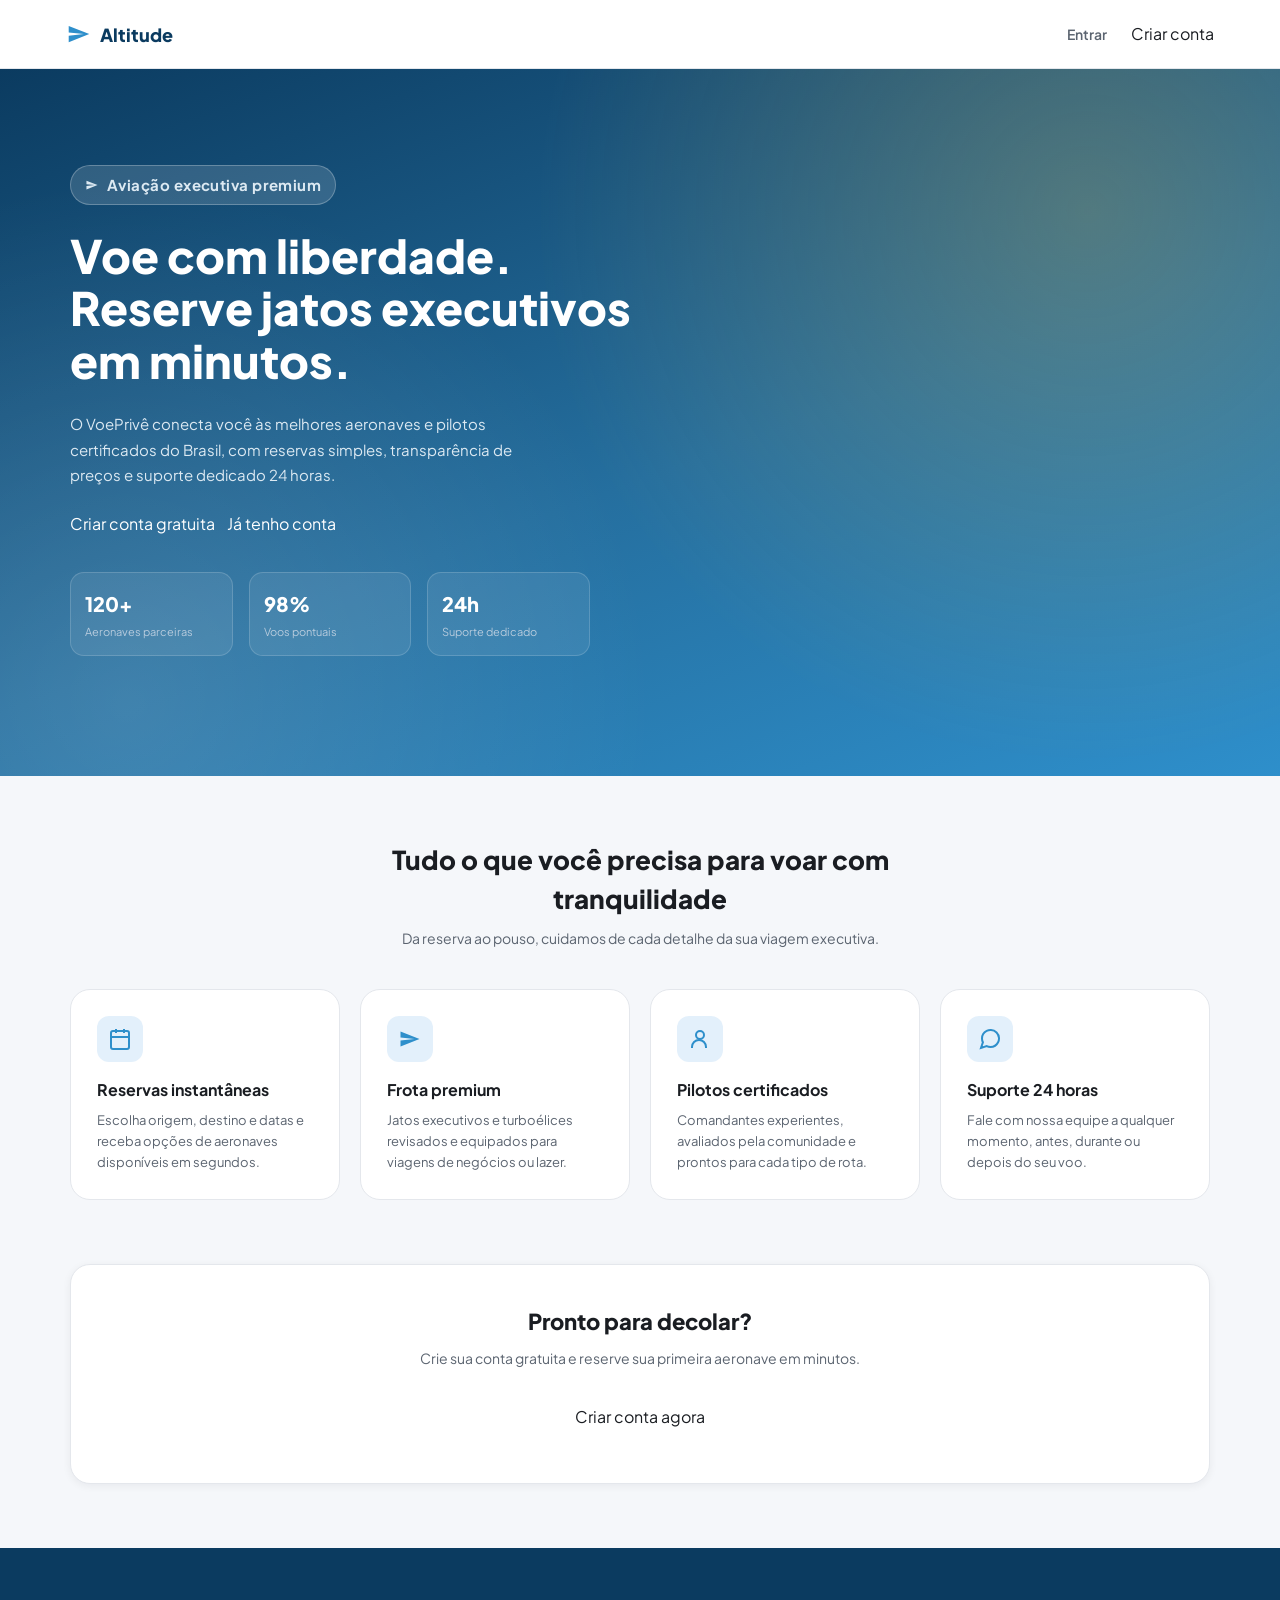
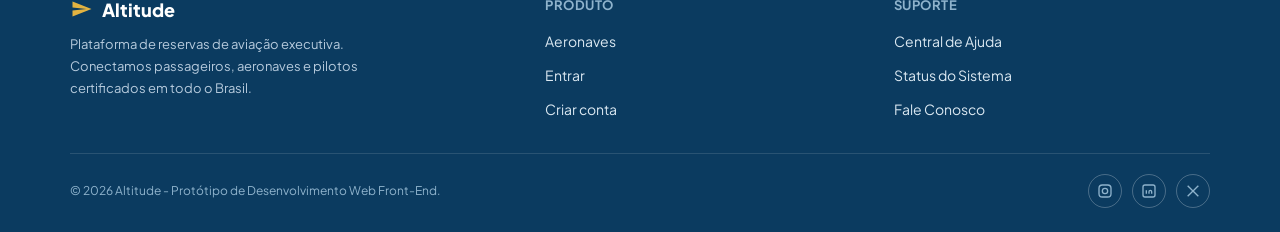
==== index.html @ ac7e69a5 "Construindo o index.html" ====
<!DOCTYPE html>
<html lang="pt-br">

<head>
    <meta charset="UTF-8">
    <meta name="viewport" content="width=device-width, initial-scale=1.0">
    <title>Aviação Executiva Sob Medida</title>
    <link rel="stylesheet" href="/css/style.css">
</head>

<body>
    <a class="link-pular" href="#conteudo">Pular para o conteúdo</a>
    <header class="barra-superior">
        <div class="barra-superior-interna">
            <div class="barra-superior-esquerda">
                <a class="logo" href="index.html"><svg viewBox="0 0 24 24" fill="currentColor" aria-hidden="true">
                        <path d="M2.5 19.5l19-7.5-19-7.5v6l14 1.5-14 1.5z" />
                    </svg><span>Altitude</span></a>
            </div>
            <div class="barra-superior-acoes">
                <a class="link-nav" href="login.html">Entrar</a>
                <a class="botao botao-primario botao-embutido botao-pequeno" href="criar-conta.html">Criar conta</a>
            </div>
        </div>
    </header>

    <main id="conteudo">
        <section class="destaque">
            <div class="contentor destaque-interno">
                <p class="destaque-sobretitulo"><svg viewBox="0 0 24 24" fill="currentColor" aria-hidden="true">
                        <path d="M2.5 19.5l19-7.5-19-7.5v6l14 1.5-14 1.5z" />
                    </svg> Aviação executiva premium</p>
                <h1>Voe com liberdade. Reserve jatos executivos em minutos.</h1>
                <p>O VoePrivê conecta você às melhores aeronaves e pilotos certificados do Brasil, com reservas simples,
                    transparência de preços e suporte dedicado 24 horas.</p>
                <div class="destaque-acoes">
                    <a class="botao botao-primario" href="criar-conta.html">Criar conta gratuita</a>
                    <a class="botao botao-contorno-claro" href="login.html">Já tenho conta</a>
                </div>
                <div class="destaque-estatisticas">
                    <div class="destaque-estatistica">
                        <p class="numero">120+</p>
                        <p class="rotulo">Aeronaves parceiras</p>
                    </div>
                    <div class="destaque-estatistica">
                        <p class="numero">98%</p>
                        <p class="rotulo">Voos pontuais</p>
                    </div>
                    <div class="destaque-estatistica">
                        <p class="numero">24h</p>
                        <p class="rotulo">Suporte dedicado</p>
                    </div>
                </div>
            </div>
        </section>

        <section class="recursos">
            <div class="contentor">
                <div class="secao-cabecalho">
                    <h2>Tudo o que você precisa para voar com tranquilidade</h2>
                    <p>Da reserva ao pouso, cuidamos de cada detalhe da sua viagem executiva.</p>
                </div>
                <div class="recursos-grade">
                    <article class="recurso-cartao">
                        <div class="recurso-icone"><svg viewBox="0 0 24 24" fill="none" stroke="currentColor"
                                stroke-width="2" aria-hidden="true">
                                <rect x="3" y="4" width="18" height="18" rx="2" />
                                <line x1="16" y1="2" x2="16" y2="6" />
                                <line x1="8" y1="2" x2="8" y2="6" />
                                <line x1="3" y1="10" x2="21" y2="10" />
                            </svg></div>
                        <h3>Reservas instantâneas</h3>
                        <p>Escolha origem, destino e datas e receba opções de aeronaves disponíveis em segundos.</p>
                    </article>
                    <article class="recurso-cartao">
                        <div class="recurso-icone"><svg viewBox="0 0 24 24" fill="currentColor" aria-hidden="true">
                                <path d="M2.5 19.5l19-7.5-19-7.5v6l14 1.5-14 1.5z" />
                            </svg></div>
                        <h3>Frota premium</h3>
                        <p>Jatos executivos e turboélices revisados e equipados para viagens de negócios ou lazer.</p>
                    </article>
                    <article class="recurso-cartao">
                        <div class="recurso-icone"><svg viewBox="0 0 24 24" fill="none" stroke="currentColor"
                                stroke-width="2" aria-hidden="true">
                                <circle cx="12" cy="8" r="4" />
                                <path d="M4 21v-1a7 7 0 0114 0v1" />
                            </svg></div>
                        <h3>Pilotos certificados</h3>
                        <p>Comandantes experientes, avaliados pela comunidade e prontos para cada tipo de rota.</p>
                    </article>
                    <article class="recurso-cartao">
                        <div class="recurso-icone"><svg viewBox="0 0 24 24" fill="none" stroke="currentColor"
                                stroke-width="2" aria-hidden="true">
                                <path
                                    d="M21 11.5a8.38 8.38 0 01-.9 3.8 8.5 8.5 0 01-7.6 4.7 8.38 8.38 0 01-3.8-.9L3 21l1.9-5.7a8.38 8.38 0 01-.9-3.8 8.5 8.5 0 014.7-7.6 8.38 8.38 0 013.8-.9h.5a8.48 8.48 0 018 8v.5z" />
                            </svg></div>
                        <h3>Suporte 24 horas</h3>
                        <p>Fale com nossa equipe a qualquer momento, antes, durante ou depois do seu voo.</p>
                    </article>
                </div>
            </div>
        </section>

        <section class="banner-cta">
            <h2>Pronto para decolar?</h2>
            <p>Crie sua conta gratuita e reserve sua primeira aeronave em minutos.</p>
            <a class="botao botao-primario" href="criar-conta.html">Criar conta agora</a>
        </section>
    </main>

    <footer class="rodape-site">
        <div class="contentor">
            <div class="rodape-grade">
                <div>
                    <p class="rodape-logo"><svg viewBox="0 0 24 24" fill="currentColor" aria-hidden="true">
                            <path d="M2.5 19.5l19-7.5-19-7.5v6l14 1.5-14 1.5z" />
                        </svg> Altitude</p>
                    <p class="rodape-texto">Plataforma de reservas de aviação executiva. Conectamos passageiros,
                        aeronaves e
                        pilotos certificados em todo o Brasil.</p>
                </div>
                <div class="rodape-coluna">
                    <h2>Produto</h2>
                    <ul>
                        <li><a href="aeronaves-disponiveis.html">Aeronaves</a></li>
                        <li><a href="login.html">Entrar</a></li>
                        <li><a href="criar-conta.html">Criar conta</a></li>
                    </ul>
                </div>
                <div class="rodape-coluna">
                    <h2>Suporte</h2>
                    <ul>
                        <li><a href="mensagens.html">Central de Ajuda</a></li>
                        <li><a href="sem-conexao.html">Status do Sistema</a></li>
                        <li><a href="#">Fale Conosco</a></li>
                    </ul>
                </div>
            </div>
            <div class="rodape-base">
                <p>&copy; 2026 Altitude - Protótipo de Desenvolvimento Web Front-End.</p>
                <div class="linha-social">
                    <a href="#" aria-label="Instagram"><svg width="16" height="16" viewBox="0 0 24 24" fill="none"
                            stroke="currentColor" stroke-width="2" aria-hidden="true">
                            <rect x="3" y="3" width="18" height="18" rx="5" />
                            <circle cx="12" cy="12" r="4" />
                        </svg></a>
                    <a href="#" aria-label="LinkedIn"><svg width="16" height="16" viewBox="0 0 24 24" fill="none"
                            stroke="currentColor" stroke-width="2" aria-hidden="true">
                            <rect x="3" y="3" width="18" height="18" rx="3" />
                            <line x1="8" y1="11" x2="8" y2="16" />
                            <line x1="8" y1="8" x2="8" y2="8" />
                            <path d="M12 16v-3a2 2 0 014 0v3" />
                        </svg></a>
                    <a href="#" aria-label="X (Twitter)"><svg width="16" height="16" viewBox="0 0 24 24" fill="none"
                            stroke="currentColor" stroke-width="2" aria-hidden="true">
                            <line x1="4" y1="4" x2="20" y2="20" />
                            <line x1="20" y1="4" x2="4" y2="20" />
                        </svg></a>
                </div>
            </div>
        </div>
    </footer>
</body>

</html>
---- css/style.css ----
@import url('https://fonts.googleapis.com/css2?family=Plus+Jakarta+Sans:wght@400;500;600;700;800&display=swap');

:root {
    --blue-deep: #0B3B60;
    --blue-primary: #2E8FCB;
    --blue-primary-dark: #256F9F;
    --gold: #E3B341;

    --bg: #F5F7FA;
    --surface: #FFFFFF;
    --border: #E4E7EC;
    --text: #1A1D22;
    --text-2: #5B6470;
    --text-3: #8B95A1;

    --accent: var(--blue-primary);
    --accent-contrast: #FFFFFF;

    --success-bg: #E8F5E9;
    --success-text: #2E7D32;
    --warn-bg: #FFF3E0;
    --warn-text: #B26A00;
    --danger-bg: #FDEBEC;
    --danger-text: #C6303E;
    --info-badge-bg: #E3F0FB;
    --info-badge-text: #256F9F;
    --star: #E3A62F;

    --radius-lg: 20px;
    --radius-md: 14px;
    --radius-sm: 10px;
    --font: 'Plus Jakarta Sans', -apple-system, BlinkMacSystemFont, 'Segoe UI', Roboto, Helvetica, Arial, sans-serif;

    --container-max: 1180px;
    --topbar-h: 68px;
    --bottomnav-h: 64px;
    --shadow-sm: 0 2px 8px rgba(17, 24, 39, .06);
    --shadow-md: 0 10px 24px rgba(17, 24, 39, .10);
    --shadow-lg: 0 24px 48px rgba(17, 24, 39, .16);
}

/* Reset e Box Model */

*, *::before, *::after {
  box-sizing: border-box;
}

html {
  -webkit-text-size-adjust: 100%;
  overflow-x: hidden;
}

body {
  margin: 0;
  padding: 0;
  overflow-x: hidden;
  background: var(--bg);
  color: var(--text);
  font-family: var(--font);
  line-height: 1.5;
}

h1, h2, h3, h4, p, ul, ol, fieldset {
  margin: 0;
  padding: 0;
}

ul {
  list-style: none;
}

a {
  text-decoration: none;
  color: inherit;
}

img {
  max-width: 100%;
  display: block;
}

button {
  font-family: var(--font);
}

fieldset {
  border: none;
}

legend {
  padding: 0;
}

.apenas-leitor {
  position: absolute;
  width: 1px;
  height: 1px;
  padding: 0;
  margin: -1px;
  overflow: hidden;
  clip: rect(0, 0, 0, 0);
  white-space: nowrap;
  border: 0;
}

.link-pular {
  position: absolute;
  left: 8px;
  top: -48px;
  background: var(--text);
  color: #fff;
  padding: 10px 16px;
  border-radius: 8px;
  z-index: 200;
  transition: top .2s ease;
}

.link-pular:focus {
  top: 8px;
}

/* Utilitários */

.contentor {
  width: 100%;
  max-width: var(--container-max);
  margin: 0 auto;
  padding: 0 20px;
}

.texto-direita {
  text-align: right;
}

.texto-centro {
  text-align: center;
}

.texto-esmaecido {
  color: var(--text-3);
  font-weight: 400;
}

.texto-sucesso {
  color: var(--success-text);
}

.texto-estrela {
  color: var(--star);
}

.flexivel-1 {
  flex: 1;
  min-width: 0;
}

.linha-espacada {
  display: flex;
  align-items: center;
  gap: 12px;
}

.pilha-pequena>*+* {
  margin-top: 8px;
}

.avatar-pequeno {
  width: 44px;
  height: 44px;
}

.avatar-medio {
  width: 52px;
  height: 52px;
}

.avatar-grande {
  width: 64px;
  height: 64px;
}

.avatar-extra-grande {
  width: 88px;
  height: 88px;
}

.botao-icone--simples {
  border: none;
  background: none;
}

.campo-dica {
  font-size: 12px;
  color: var(--text-2);
  margin: -4px 0 12px;
}

.margem-superior-grande {
  margin-top: 20px;
}

/* Tipografia geral das páginas */

.titulo-pagina {
  font-size: 26px;
  font-weight: 800;
  color: var(--text);
  margin-bottom: 6px;
}

.subtitulo-pagina {
  font-size: 14px;
  color: var(--text-2);
  margin-bottom: 24px;
}

/* Cabeçalho (desktop) */

.barra-superior {
  position: sticky;
  top: 0;
  z-index: 50;
  background: rgba(255, 255, 255, .92);
  backdrop-filter: blur(10px);
  border-bottom: 1px solid var(--border);
}

.barra-superior-interna {
  display: flex;
  align-items: center;
  gap: 16px;
  height: var(--topbar-h);
  max-width: var(--container-max);
  margin: 0 auto;
  padding: 0 16px;
}

.barra-superior-esquerda {
  display: flex;
  align-items: center;
  gap: 10px;
  flex: 1;
  min-width: 0;
}

.logo {
  display: flex;
  align-items: center;
  gap: 8px;
  font-size: 18px;
  font-weight: 800;
  color: var(--blue-deep);
  flex-shrink: 0;
}

.logo svg {
  width: 26px;
  height: 26px;
  color: var(--accent);
}

.botao-voltar {
  width: 38px;
  height: 38px;
  border-radius: 50%;
  border: 1px solid var(--border);
  background: var(--surface);
  display: flex;
  align-items: center;
  justify-content: center;
  color: var(--text);
  flex-shrink: 0;
  transition: background .18s ease, border-color .18s ease, transform .18s ease;
}

.botao-voltar:hover {
  background: var(--info-badge-bg);
  border-color: var(--accent);
  transform: translateX(-2px);
}

.barra-superior-titulo {
  font-size: 17px;
  font-weight: 700;
  color: var(--text);
  overflow: hidden;
  text-overflow: ellipsis;
  white-space: nowrap;
}

.barra-superior-nav {
  display: none;
}

.barra-superior-nav ul {
  display: flex;
  align-items: center;
  gap: 4px;
}

.link-nav {
  display: block;
  padding: 9px 14px;
  border-radius: 10px;
  font-size: 14px;
  font-weight: 600;
  color: var(--text-2);
  transition: background .18s ease, color .18s ease;
}

.link-nav:hover {
  background: var(--info-badge-bg);
  color: var(--accent);
}

.link-nav.ativo {
  background: var(--info-badge-bg);
  color: var(--accent);
}

.barra-superior-acoes {
  display: flex;
  align-items: center;
  gap: 10px;
  flex-shrink: 0;
}

.barra-superior-perfil {
  width: 38px;
  height: 38px;
  border-radius: 50%;
  overflow: hidden;
  border: 2px solid var(--border);
  flex-shrink: 0;
  transition: border-color .18s ease;
}

.barra-superior-perfil:hover {
  border-color: var(--accent);
}

.barra-superior-perfil img {
  width: 100%;
  height: 100%;
  object-fit: cover;
}

.barra-superior-cta {
  display: flex;
  align-items: center;
  gap: 10px;
  flex-shrink: 0;
}

@media (min-width:860px) {
  .barra-superior-nav {
    display: block;
  }

  .botao-voltar {
    display: none;
  }
}

/* Footer */

.rodape-site {
  background: var(--blue-deep);
  color: #EAF2F8;
  padding: 48px 0 24px;
}

.rodape-grade {
  display: grid;
  grid-template-columns: 1fr;
  gap: 32px;
  margin-bottom: 32px;
}

.rodape-logo {
  font-size: 18px;
  font-weight: 800;
  color: #fff;
  display: flex;
  align-items: center;
  gap: 8px;
  margin-bottom: 10px;
}

.rodape-logo svg {
  width: 24px;
  height: 24px;
  color: var(--gold);
}

.rodape-texto {
  font-size: 13px;
  color: #B7CBDD;
  line-height: 1.7;
  max-width: 320px;
}

.rodape-coluna h2 {
  font-size: 13px;
  text-transform: uppercase;
  letter-spacing: .04em;
  color: #8FB3CC;
  margin-bottom: 14px;
}

.rodape-coluna ul {
  display: flex;
  flex-direction: column;
  gap: 10px;
}

.rodape-coluna a {
  font-size: 14px;
  color: #DCE9F2;
  transition: color .18s ease;
}

.rodape-coluna a:hover {
  color: var(--gold);
}

.rodape-base {
  display: flex;
  flex-direction: column;
  gap: 16px;
  padding-top: 20px;
  border-top: 1px solid rgba(255, 255, 255, .12);
  font-size: 12px;
  color: #8FB3CC;
}

.linha-social {
  display: flex;
  gap: 10px;
}

.linha-social a {
  width: 34px;
  height: 34px;
  border-radius: 50%;
  border: 1px solid rgba(255, 255, 255, .25);
  display: flex;
  align-items: center;
  justify-content: center;
  transition: background .18s ease, border-color .18s ease;
}

.linha-social a:hover {
  background: rgba(255, 255, 255, .12);
  border-color: var(--gold);
}

@media (min-width:640px) {
  .rodape-grade {
    grid-template-columns: 1.4fr 1fr 1fr;
  }

  .rodape-base {
    flex-direction: row;
    justify-content: space-between;
    align-items: center;
  }
}

.rodape-app {
  background: var(--surface);
  border-top: 1px solid var(--border);
}

.rodape-app-credito {
  text-align: center;
  font-size: 11px;
  color: var(--text-3);
  padding: 16px 20px;
}

/* Landing page (index.html) */

.destaque {
  position: relative;
  overflow: hidden;
  background: linear-gradient(160deg, var(--blue-deep) 0%, var(--blue-primary-dark) 55%, var(--blue-primary) 100%);
  color: #fff;
  padding: 64px 0 88px;
}

.destaque::before {
  content: "";
  position: absolute;
  inset: 0;
  background: radial-gradient(circle at 85% 20%, rgba(227, 179, 65, .25), transparent 45%),
    radial-gradient(circle at 10% 90%, rgba(255, 255, 255, .12), transparent 40%);
}

.destaque-interno {
  position: relative;
  display: flex;
  flex-direction: column;
  gap: 24px;
  align-items: flex-start;
}

.destaque-sobretitulo {
  display: inline-flex;
  align-items: center;
  gap: 8px;
  background: rgba(255, 255, 255, .14);
  border: 1px solid rgba(255, 255, 255, .25);
  padding: 6px 14px;
  border-radius: 20px;
  font-size: 12px;
  font-weight: 700;
  letter-spacing: .03em;
}

.destaque-sobretitulo svg {
  width: 14px;
  height: 14px;
  flex-shrink: 0;
}

.destaque h1 {
  font-size: 34px;
  font-weight: 800;
  line-height: 1.15;
  max-width: 600px;
}

.destaque p {
  font-size: 15px;
  color: #DCE9F2;
  max-width: 480px;
  line-height: 1.7;
}

.destaque-acoes {
  display: flex;
  flex-wrap: wrap;
  gap: 12px;
}

.destaque-estatisticas {
  display: grid;
  grid-template-columns: repeat(3, 1fr);
  gap: 16px;
  width: 100%;
  max-width: 520px;
  margin-top: 12px;
}

.destaque-estatistica {
  background: rgba(255, 255, 255, .08);
  border: 1px solid rgba(255, 255, 255, .16);
  border-radius: 14px;
  padding: 14px;
}

.destaque-estatistica .numero {
  font-size: 20px;
  font-weight: 800;
  color: #fff;
}

.destaque-estatistica .rotulo {
  font-size: 11px;
  color: #B7CBDD;
  margin-top: 2px;
}

@media (min-width:860px) {
  .destaque {
    padding: 96px 0 120px;
  }

  .destaque h1 {
    font-size: 46px;
  }
}

.recursos {
  padding: 64px 0;
}

.secao-cabecalho {
  text-align: center;
  max-width: 560px;
  margin: 0 auto 40px;
}

.secao-cabecalho h2 {
  font-size: 26px;
  font-weight: 800;
  color: var(--text);
  margin-bottom: 10px;
}

.secao-cabecalho p {
  font-size: 14px;
  color: var(--text-2);
}

.recursos-grade {
  display: grid;
  grid-template-columns: 1fr;
  gap: 20px;
}

.recurso-cartao {
  background: var(--surface);
  border: 1px solid var(--border);
  border-radius: var(--radius-lg);
  padding: 26px;
  transition: box-shadow .2s ease, transform .2s ease;
}

.recurso-cartao:hover {
  box-shadow: var(--shadow-md);
  transform: translateY(-3px);
}

.recurso-icone {
  width: 46px;
  height: 46px;
  border-radius: 12px;
  background: var(--info-badge-bg);
  color: var(--accent);
  display: flex;
  align-items: center;
  justify-content: center;
  margin-bottom: 16px;
}

.recurso-icone svg {
  width: 24px;
  height: 24px;
}

.recurso-cartao h3 {
  font-size: 16px;
  font-weight: 700;
  color: var(--text);
  margin-bottom: 8px;
}

.recurso-cartao p {
  font-size: 13px;
  color: var(--text-2);
  line-height: 1.6;
}

@media (min-width:640px) {
  .recursos-grade {
    grid-template-columns: 1fr 1fr;
  }
}

@media (min-width:960px) {
  .recursos-grade {
    grid-template-columns: repeat(4, 1fr);
  }
}

.banner-cta {
  background: var(--surface);
  border: 1px solid var(--border);
  border-radius: var(--radius-lg);
  padding: 40px 24px;
  text-align: center;
  margin: 0 20px 64px;
  max-width: calc(var(--container-max) - 40px);
  margin-left: auto;
  margin-right: auto;
  box-shadow: var(--shadow-sm);
}

.banner-cta h2 {
  font-size: 22px;
  font-weight: 800;
  color: var(--text);
  margin-bottom: 10px;
}

.banner-cta p {
  font-size: 14px;
  color: var(--text-2);
  margin-bottom: 22px;
}

.banner-cta .botao {
  display: inline-block;
  width: auto;
  padding: 14px 32px;
}
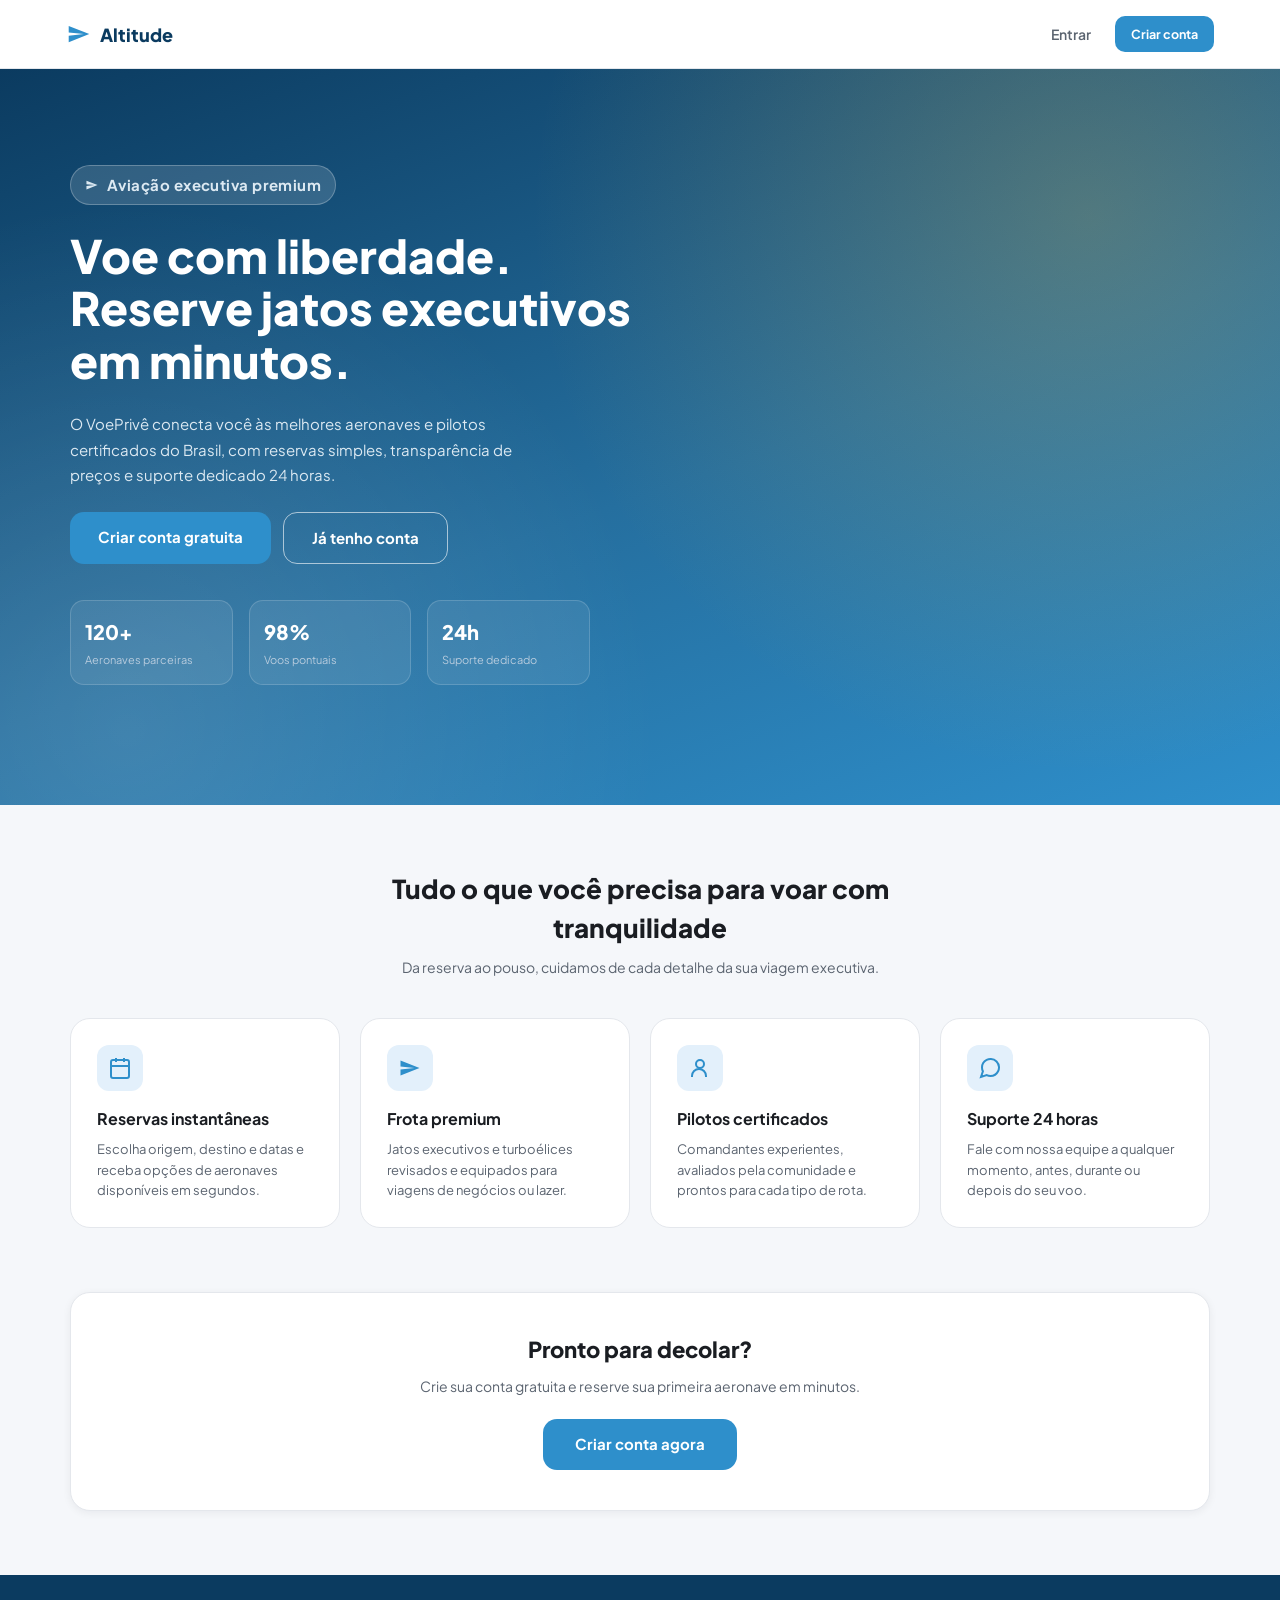
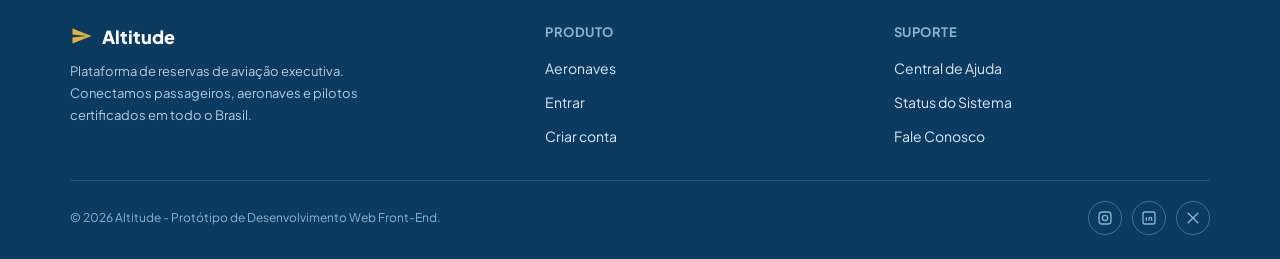
==== commit 28a50702: "Reservas, Aeronaves Disponíveis e finalização da Home" ====
--- a/index.html
+++ b/index.html
@@ -5,6 +5,7 @@
     <meta charset="UTF-8">
     <meta name="viewport" content="width=device-width, initial-scale=1.0">
     <title>Aviação Executiva Sob Medida</title>
+    <meta name="description" content="Altitude — Aviação executiva sob medida. Landing Page.">
     <link rel="stylesheet" href="/css/style.css">
 </head>
 
--- a/css/style.css
+++ b/css/style.css
@@ -362,6 +362,79 @@
   }
 }
 
+/* Barra de abas (mobile) */
+
+.barra-inferior {
+  position: fixed;
+  left: 0;
+  right: 0;
+  bottom: 0;
+  z-index: 60;
+  height: var(--bottomnav-h);
+  display: flex;
+  justify-content: space-around;
+  align-items: center;
+  background: var(--surface);
+  border-top: 1px solid var(--border);
+  box-shadow: 0 -4px 16px rgba(17, 24, 39, .06);
+}
+
+.barra-inferior ul {
+  width: 100%;
+  max-width: 560px;
+  margin: 0 auto;
+  display: flex;
+  justify-content: space-around;
+  align-items: center;
+}
+
+.barra-inferior li {
+  display: flex;
+}
+
+.link-aba {
+  display: flex;
+  flex-direction: column;
+  align-items: center;
+  gap: 3px;
+  color: var(--text-3);
+  font-size: 10.5px;
+  font-weight: 600;
+  padding: 6px 12px;
+  border-radius: 12px;
+  transition: color .18s ease, background .18s ease;
+}
+
+.link-aba:hover {
+  background: var(--info-badge-bg);
+}
+
+.link-aba svg {
+  width: 22px;
+  height: 22px;
+}
+
+.link-aba.ativo {
+  color: var(--accent);
+  font-weight: 800;
+}
+
+@media (min-width:860px) {
+  .barra-inferior {
+    display: none;
+  }
+}
+
+.conteudo-principal {
+  padding-bottom: calc(var(--bottomnav-h) + 24px);
+}
+
+@media (min-width:860px) {
+  .conteudo-principal {
+    padding-bottom: 56px;
+  }
+}
+
 /* Footer */
 
 .rodape-site {
@@ -477,6 +550,83 @@
   font-size: 11px;
   color: var(--text-3);
   padding: 16px 20px;
+}
+
+/* Padrões reutilizáveis */
+
+.linha-saudacao {
+  display: flex;
+  align-items: center;
+  gap: 14px;
+  margin: 24px 0;
+}
+
+.linha-saudacao .sobretitulo {
+  font-size: 12px;
+  color: var(--text-2);
+}
+
+.linha-saudacao h1 {
+  font-size: 20px;
+  color: var(--text);
+}
+
+.bloco-titulo {
+  font-size: 17px;
+  font-weight: 800;
+  color: var(--text);
+  margin-bottom: 4px;
+}
+
+.bloco-subtitulo {
+  font-size: 12.5px;
+  color: var(--text-2);
+  margin-bottom: 18px;
+}
+
+.bloco-pessoa {
+  text-align: center;
+}
+
+.bloco-pessoa {
+  margin: 0 auto 14px;
+}
+
+.bloco-pessoa h1 {
+  font-size: 19px;
+  color: var(--text);
+  margin-bottom: 6px;
+}
+
+.bloco-pessoa .cargo {
+  font-size: 12.5px;
+  color: var(--text-2);
+  margin-bottom: 22px;
+}
+
+.nfse-status-titulo {
+  display: flex;
+  align-items: center;
+  gap: 8px;
+  font-size: 18px;
+  color: var(--text);
+  margin-bottom: 6px;
+}
+
+.nfse-status-subtitulo {
+  font-size: 12.5px;
+  color: var(--text-2);
+  margin-bottom: 22px;
+}
+
+.pino-mapa--destino {
+  top: 12%;
+  right: 10%;
+}
+
+.pino-mapa--origem {
+  bottom: 12%;
+  left: 10%;
 }
 
 /* Landing page (index.html) */
@@ -695,4 +845,811 @@
   display: inline-block;
   width: auto;
   padding: 14px 32px;
+}
+
+/* Páginas de autenticação (login e criar conta) */
+
+.autenticacao-contentor {
+  min-height: calc(100vh - var(--topbar-h));
+  display: flex;
+  align-items: center;
+  justify-content: center;
+  padding: 40px 20px;
+  background:
+    radial-gradient(circle at 15% 10%, rgba(46, 143, 203, .10), transparent 40%),
+    radial-gradient(circle at 90% 90%, rgba(227, 179, 65, .10), transparent 40%),
+    var(--bg);
+}
+
+.autenticacao-cartao {
+  width: 100%;
+  max-width: 420px;
+  background: var(--surface);
+  border: 1px solid var(--border);
+  border-radius: var(--radius-lg);
+  padding: 36px 30px;
+  box-shadow: var(--shadow-md);
+}
+
+.autenticacao-titulo {
+  font-size: 24px;
+  font-weight: 800;
+  color: var(--text);
+  margin-bottom: 4px;
+}
+
+.autenticacao-subtitulo {
+  font-size: 13px;
+  color: var(--text-2);
+  margin-bottom: 24px;
+}
+
+/* Abas (radio hack) */
+
+.conjunto-abas input[type="radio"] {
+  position: absolute;
+  opacity: 0;
+  pointer-events: none;
+}
+
+.abas {
+  display: flex;
+  gap: 8px;
+  margin-bottom: 20px;
+  flex-wrap: wrap;
+}
+
+.aba {
+  flex: 1;
+  min-width: 110px;
+  text-align: center;
+  padding: 11px 10px;
+  border-radius: 12px;
+  border: 1px solid var(--border);
+  background: var(--surface);
+  color: var(--text-2);
+  font-size: 13px;
+  font-weight: 700;
+  cursor: pointer;
+  display: block;
+  transition: background .18s ease, color .18s ease, border-color .18s ease;
+}
+
+.aba:hover {
+  border-color: var(--accent);
+}
+
+.abas-sublinhadas {
+  display: flex;
+  gap: 24px;
+  border-bottom: 1px solid var(--border);
+  margin-bottom: 22px;
+}
+
+.aba-sublinhada {
+  padding-bottom: 12px;
+  color: var(--text-3);
+  font-weight: 700;
+  font-size: 14px;
+  cursor: pointer;
+  border-bottom: 2px solid transparent;
+  display: block;
+  transition: color .18s ease, border-color .18s ease;
+}
+
+.painel {
+  display: none;
+}
+
+.abas-pastilha {
+  display: flex;
+  gap: 8px;
+  margin-bottom: 16px;
+  flex-wrap: wrap;
+}
+
+.abas-pastilha .aba {
+  flex: none;
+  min-width: 0;
+  padding: 7px 16px;
+}
+
+#aba-login-email:checked~.abas label[for="aba-login-email"],
+#aba-login-telefone:checked~.abas label[for="aba-login-telefone"] {
+  color: var(--accent);
+  border-color: var(--accent);
+}
+
+#aba-login-email:checked~.paineis-abas #painel-login-email {
+  display: block;
+}
+
+#aba-login-telefone:checked~.paineis-abas #painel-login-telefone {
+  display: block;
+}
+
+#aba-res-proximos:checked~.abas label[for="aba-res-proximos"],
+#aba-res-historico:checked~.abas label[for="aba-res-historico"],
+#aba-res-cancelados:checked~.abas label[for="aba-res-cancelados"] {
+  background: var(--accent);
+  color: var(--accent-contrast);
+  border-color: var(--accent);
+}
+
+#aba-res-proximos:checked~.paineis-abas #painel-res-proximos {
+  display: block;
+}
+
+#aba-res-historico:checked~.paineis-abas #painel-res-historico {
+  display: block;
+}
+
+#aba-res-cancelados:checked~.paineis-abas #painel-res-cancelados {
+  display: block;
+}
+
+#aba-msg-pilotos:checked~.abas label[for="aba-msg-pilotos"],
+#aba-msg-suporte:checked~.abas label[for="aba-msg-suporte"] {
+  background: var(--accent);
+  color: var(--accent-contrast);
+  border-color: var(--accent);
+}
+
+#aba-msg-pilotos:checked~.paineis-abas #painel-msg-pilotos {
+  display: block;
+}
+
+#aba-msg-suporte:checked~.paineis-abas #painel-msg-suporte {
+  display: block;
+}
+
+#aba-fav-aeronaves:checked~.abas label[for="aba-fav-aeronaves"],
+#aba-fav-pilotos:checked~.abas label[for="aba-fav-pilotos"] {
+  background: var(--accent);
+  color: var(--accent-contrast);
+  border-color: var(--accent);
+}
+
+#aba-fav-aeronaves:checked~.paineis-abas #painel-fav-aeronaves {
+  display: block;
+}
+
+#aba-fav-pilotos:checked~.paineis-abas #painel-fav-pilotos {
+  display: block;
+}
+
+#aba-fav-sub-todas:checked~.abas-pastilha label[for="aba-fav-sub-todas"],
+#aba-fav-sub-jatos:checked~.abas-pastilha label[for="aba-fav-sub-jatos"],
+#aba-fav-sub-turbo:checked~.abas-pastilha label[for="aba-fav-sub-turbo"] {
+  background: var(--accent);
+  color: var(--accent-contrast);
+  border-color: var(--accent);
+}
+
+#aba-aero-todas:checked~.abas label[for="aba-aero-todas"],
+#aba-aero-jatos:checked~.abas label[for="aba-aero-jatos"],
+#aba-aero-turbo:checked~.abas label[for="aba-aero-turbo"] {
+  background: var(--accent);
+  color: var(--accent-contrast);
+  border-color: var(--accent);
+}
+
+#aba-cad-usuario:checked~.abas label[for="aba-cad-usuario"],
+#aba-cad-piloto:checked~.abas label[for="aba-cad-piloto"] {
+  background: var(--accent);
+  color: var(--accent-contrast);
+  border-color: var(--accent);
+}
+
+.rodape-link {
+  text-align: center;
+  font-size: 13px;
+  color: var(--text-2);
+  margin-top: 20px;
+}
+
+.rodape-link a {
+  color: var(--accent);
+  font-weight: 700;
+}
+
+/* Botões */
+
+.botao {
+  display: block;
+  width: 100%;
+  text-align: center;
+  padding: 14px;
+  border-radius: 14px;
+  border: none;
+  font-size: 15px;
+  font-weight: 700;
+  cursor: pointer;
+  font-family: var(--font);
+  transition: transform .15s ease, box-shadow .15s ease, opacity .15s ease, background .15s ease;
+}
+
+.botao-primario {
+  background: var(--accent);
+  color: var(--accent-contrast);
+}
+
+.botao-primario:hover {
+  opacity: .92;
+  box-shadow: 0 10px 20px rgba(46, 143, 203, .32);
+  transform: translateY(-1px);
+}
+
+.botao-secundario {
+  background: var(--surface);
+  color: var(--text);
+  border: 1px solid var(--border);
+}
+
+.botao-secundario:hover {
+  border-color: var(--accent);
+  color: var(--accent);
+}
+
+.botao-contorno-claro {
+  background: transparent;
+  color: #fff;
+  border: 1.5px solid rgba(255, 255, 255, .6);
+}
+
+.botao-contorno-claro:hover {
+  background: rgba(255, 255, 255, .12);
+}
+
+.botao-google {
+  background: var(--surface);
+  color: var(--text);
+  border: 1px solid var(--border);
+  display: flex;
+  align-items: center;
+  justify-content: center;
+  gap: 8px;
+}
+
+.botao-google svg {
+    width: 18px;
+    height: 18px;
+    flex-shrink: 0;
+}
+
+.botao-google:hover {
+  box-shadow: var(--shadow-sm);
+  transform: translateY(-1px);
+}
+
+.botao-perigo {
+  background: transparent;
+  color: var(--danger-text);
+}
+
+.botao-perigo:hover {
+  background: var(--danger-bg);
+}
+
+.botao-pequeno {
+  padding: 9px 16px;
+  font-size: 12.5px;
+  border-radius: 10px;
+  width: auto;
+  display: inline-block;
+}
+
+.botao-embutido {
+  width: auto;
+  display: inline-block;
+}
+
+@media (min-width:640px) {
+
+  .destaque-acoes .botao,
+  .autenticacao-cartao .botao {
+    width: auto;
+    display: inline-block;
+    padding-left: 28px;
+    padding-right: 28px;
+  }
+}
+
+/* Formulários */
+
+.campo {
+  margin-bottom: 16px;
+}
+
+.campo label {
+  display: block;
+  font-size: 13px;
+  font-weight: 700;
+  color: var(--text);
+  margin-bottom: 6px;
+}
+
+.linha-rotulo {
+  display: flex;
+  justify-content: space-between;
+  align-items: center;
+  margin-bottom: 6px;
+}
+
+.linha-rotulo label {
+  margin-bottom: 0;
+}
+
+.linha-rotulo a {
+  font-size: 12px;
+  color: var(--accent);
+  font-weight: 700;
+}
+
+.entrada {
+  width: 100%;
+  padding: 13px 14px;
+  border-radius: 12px;
+  border: 1px solid var(--border);
+  background: var(--surface);
+  color: var(--text);
+  font-size: 14px;
+  font-family: var(--font);
+  transition: border-color .18s ease, box-shadow .18s ease;
+}
+
+.entrada:focus {
+  outline: none;
+  border-color: var(--accent);
+  box-shadow: 0 0 0 3px var(--info-badge-bg);
+}
+
+.entrada::placeholder {
+  color: var(--text-3);
+}
+
+.entrada-com-icone {
+  position: relative;
+}
+
+.entrada-com-icone .entrada {
+  padding-right: 42px;
+}
+
+.entrada-com-icone .olho {
+  position: absolute;
+  right: 14px;
+  top: 50%;
+  transform: translateY(-50%);
+  color: var(--text-3);
+  cursor: pointer;
+}
+
+.campo-par {
+  display: flex;
+  gap: 12px;
+}
+
+.campo-par .campo {
+  flex: 1;
+}
+
+.linha-marcacao {
+  display: flex;
+  align-items: center;
+  gap: 8px;
+  font-size: 13px;
+  color: var(--text);
+  margin: 16px 0;
+}
+
+.linha-marcacao input {
+  width: 16px;
+  height: 16px;
+  accent-color: var(--accent);
+}
+
+.linha-marcacao a {
+  color: var(--accent);
+  font-weight: 700;
+}
+
+.texto-divisor {
+  text-align: center;
+  color: var(--text-3);
+  font-size: 12px;
+  margin: 18px 0;
+}
+
+/* Cards/Seções */
+
+.cartao {
+  background: var(--surface);
+  border: 1px solid var(--border);
+  border-radius: var(--radius-lg);
+  padding: 18px;
+  margin-bottom: 16px;
+}
+
+.titulo-secao {
+  font-size: 17px;
+  font-weight: 800;
+  color: var(--text);
+  margin: 26px 0 14px;
+}
+
+.titulo-secao.primeiro {
+  margin-top: 0;
+}
+
+.titulo-secao.linha {
+  display: flex;
+  justify-content: space-between;
+  align-items: center;
+}
+
+.titulo-secao.linha a {
+  font-size: 12px;
+  color: var(--accent);
+  font-weight: 700;
+}
+
+.cartao-rota .linha-rota {
+  display: flex;
+  align-items: center;
+  justify-content: space-between;
+}
+
+.cidade-rota {
+  font-size: 17px;
+  font-weight: 700;
+  color: var(--text);
+}
+
+.codigo-rota {
+  font-size: 12px;
+  color: var(--text-2);
+  margin-top: 2px;
+}
+
+.meio-rota {
+  flex: 1;
+  text-align: center;
+  color: var(--text-3);
+  font-size: 20px;
+}
+
+.separador-rota {
+  height: 1px;
+  background: var(--border);
+  margin: 14px 0;
+}
+
+.meta-rota {
+  display: flex;
+  align-items: center;
+  justify-content: space-between;
+  font-size: 12px;
+  color: var(--text-2);
+}
+
+.meta-rota .esquerda {
+  display: flex;
+  align-items: center;
+  gap: 6px;
+}
+
+.selo {
+  padding: 5px 11px;
+  border-radius: 20px;
+  font-size: 11px;
+  font-weight: 700;
+}
+
+.selo.confirmado {
+  background: var(--info-badge-bg);
+  color: var(--info-badge-text);
+}
+
+.selo.pendente {
+  background: var(--warn-bg);
+  color: var(--warn-text);
+}
+
+.selo.cancelado {
+  background: var(--danger-bg);
+  color: var(--danger-text);
+}
+
+.grade-rotas {
+  display: grid;
+  grid-template-columns: 1fr;
+  gap: 16px;
+}
+
+@media (min-width:760px) {
+  .grade-rotas {
+    grid-template-columns: 1fr 1fr;
+  }
+}
+
+@media (min-width:1100px) {
+  .grade-rotas {
+    grid-template-columns: repeat(3, 1fr);
+  }
+}
+
+.cartao-foto-viagem {
+  border-radius: var(--radius-lg);
+  overflow: hidden;
+  position: relative;
+  height: 200px;
+  margin-bottom: 20px;
+}
+
+.cartao-foto-viagem img {
+  width: 100%;
+  height: 100%;
+  object-fit: cover;
+}
+
+.cartao-foto-viagem .selo-confirmado {
+  position: absolute;
+  top: 16px;
+  left: 16px;
+  background: var(--blue-primary);
+  color: #fff;
+  padding: 6px 13px;
+  border-radius: 20px;
+  font-size: 11px;
+  font-weight: 700;
+}
+
+.cartao-foto-viagem .sobreposicao {
+  position: absolute;
+  left: 0;
+  right: 0;
+  bottom: 0;
+  padding: 18px;
+  background: linear-gradient(to top, rgba(0, 0, 0, .6), transparent);
+  color: #fff;
+}
+
+.cartao-foto-viagem .sobreposicao .linha-voo {
+  display: flex;
+  align-items: center;
+  gap: 8px;
+  font-weight: 700;
+  margin-bottom: 10px;
+}
+
+.cartao-foto-viagem .sobreposicao .botao {
+  background: rgba(255, 255, 255, .95);
+  color: #1a1a1a;
+  padding: 10px 20px;
+}
+
+.lista-historico {
+  background: var(--surface);
+  border: 1px solid var(--border);
+  border-radius: var(--radius-lg);
+  padding: 4px 18px;
+}
+
+.linha-historico {
+  display: flex;
+  align-items: center;
+  justify-content: space-between;
+  gap: 8px;
+  padding: 16px 0;
+  border-bottom: 1px solid var(--border);
+}
+
+.linha-historico:last-child {
+  border-bottom: none;
+}
+
+.hora-historico {
+  font-size: 14px;
+  font-weight: 700;
+  color: var(--text);
+}
+
+.sub-historico {
+  font-size: 11px;
+  color: var(--text-3);
+}
+
+.meio-historico {
+  color: var(--text-3);
+  font-size: 11px;
+  text-align: center;
+}
+
+.direita-historico {
+  text-align: right;
+}
+
+.preco-historico {
+  font-weight: 700;
+  color: var(--text);
+  margin-top: 4px;
+}
+
+.link-botao {
+  background: var(--accent);
+  color: var(--accent-contrast);
+  border: none;
+  padding: 7px 13px;
+  border-radius: 8px;
+  font-size: 11px;
+  font-weight: 700;
+  display: inline-block;
+  transition: opacity .18s ease;
+}
+
+.link-botao:hover {
+  opacity: .85;
+}
+
+/* Cartões de aeronave */
+
+.grade-jatos {
+  display: grid;
+  grid-template-columns: 1fr;
+  gap: 20px;
+  margin-bottom: 20px;
+}
+
+@media (min-width:700px) {
+  .grade-jatos {
+    grid-template-columns: 1fr 1fr;
+  }
+}
+
+@media (min-width:1100px) {
+  .grade-jatos {
+    grid-template-columns: repeat(3, 1fr);
+  }
+}
+
+.cartao-jato {
+  background: var(--surface);
+  border: 1px solid var(--border);
+  border-radius: var(--radius-lg);
+  overflow: hidden;
+  transition: box-shadow .2s ease, transform .2s ease;
+}
+
+.cartao-jato:hover {
+  box-shadow: var(--shadow-md);
+  transform: translateY(-3px);
+}
+
+.foto-jato {
+  height: 170px;
+  position: relative;
+}
+
+.foto-jato img {
+  width: 100%;
+  height: 100%;
+  object-fit: cover;
+}
+
+.foto-jato .avaliacao {
+  position: absolute;
+  top: 14px;
+  right: 14px;
+  background: rgba(255, 255, 255, .94);
+  color: #1a1a1a;
+  padding: 5px 10px;
+  border-radius: 20px;
+  font-size: 11px;
+  font-weight: 700;
+  display: flex;
+  align-items: center;
+  gap: 3px;
+}
+
+.corpo-jato {
+  padding: 16px 18px;
+}
+
+.etiqueta-jato {
+  font-size: 10.5px;
+  font-weight: 700;
+  color: var(--accent);
+  letter-spacing: .03em;
+  text-transform: uppercase;
+}
+
+.titulo-jato {
+  font-size: 17px;
+  font-weight: 800;
+  color: var(--text);
+  margin: 3px 0 4px;
+}
+
+.sub-jato {
+  font-size: 12px;
+  color: var(--text-2);
+  margin-bottom: 14px;
+}
+
+.estatisticas-jato {
+  display: flex;
+  gap: 16px;
+  margin-bottom: 16px;
+  flex-wrap: wrap;
+}
+
+.estatistica-jato {
+  font-size: 12px;
+  color: var(--text-2);
+  display: flex;
+  align-items: center;
+  gap: 5px;
+}
+
+.linha-preco-jato {
+  display: flex;
+  align-items: center;
+  justify-content: space-between;
+  gap: 10px;
+  flex-wrap: wrap;
+}
+
+.preco-jato {
+  font-weight: 800;
+  color: var(--text);
+  font-size: 16px;
+}
+
+.preco-jato .etiqueta {
+  font-size: 10px;
+  color: var(--text-3);
+  font-weight: 600;
+  display: block;
+}
+
+.caixa-busca {
+  display: flex;
+  align-items: center;
+  gap: 10px;
+  background: var(--surface);
+  border: 1px solid var(--border);
+  border-radius: 14px;
+  padding: 13px 16px;
+  margin-bottom: 18px;
+  color: var(--text-3);
+  font-size: 14px;
+}
+
+.faixa-filtros {
+  display: grid;
+  grid-template-columns: 1fr 1fr 1fr;
+  gap: 10px;
+  margin-bottom: 18px;
+}
+
+.pastilha-filtro {
+  background: var(--surface);
+  border: 1px solid var(--border);
+  border-radius: 12px;
+  padding: 10px 12px;
+}
+
+.pastilha-filtro .etiqueta {
+  font-size: 9px;
+  color: var(--text-3);
+  font-weight: 700;
+  text-transform: uppercase;
+}
+
+.pastilha-filtro .valor {
+  font-size: 13px;
+  font-weight: 700;
+  color: var(--text);
+  margin-top: 3px;
 }
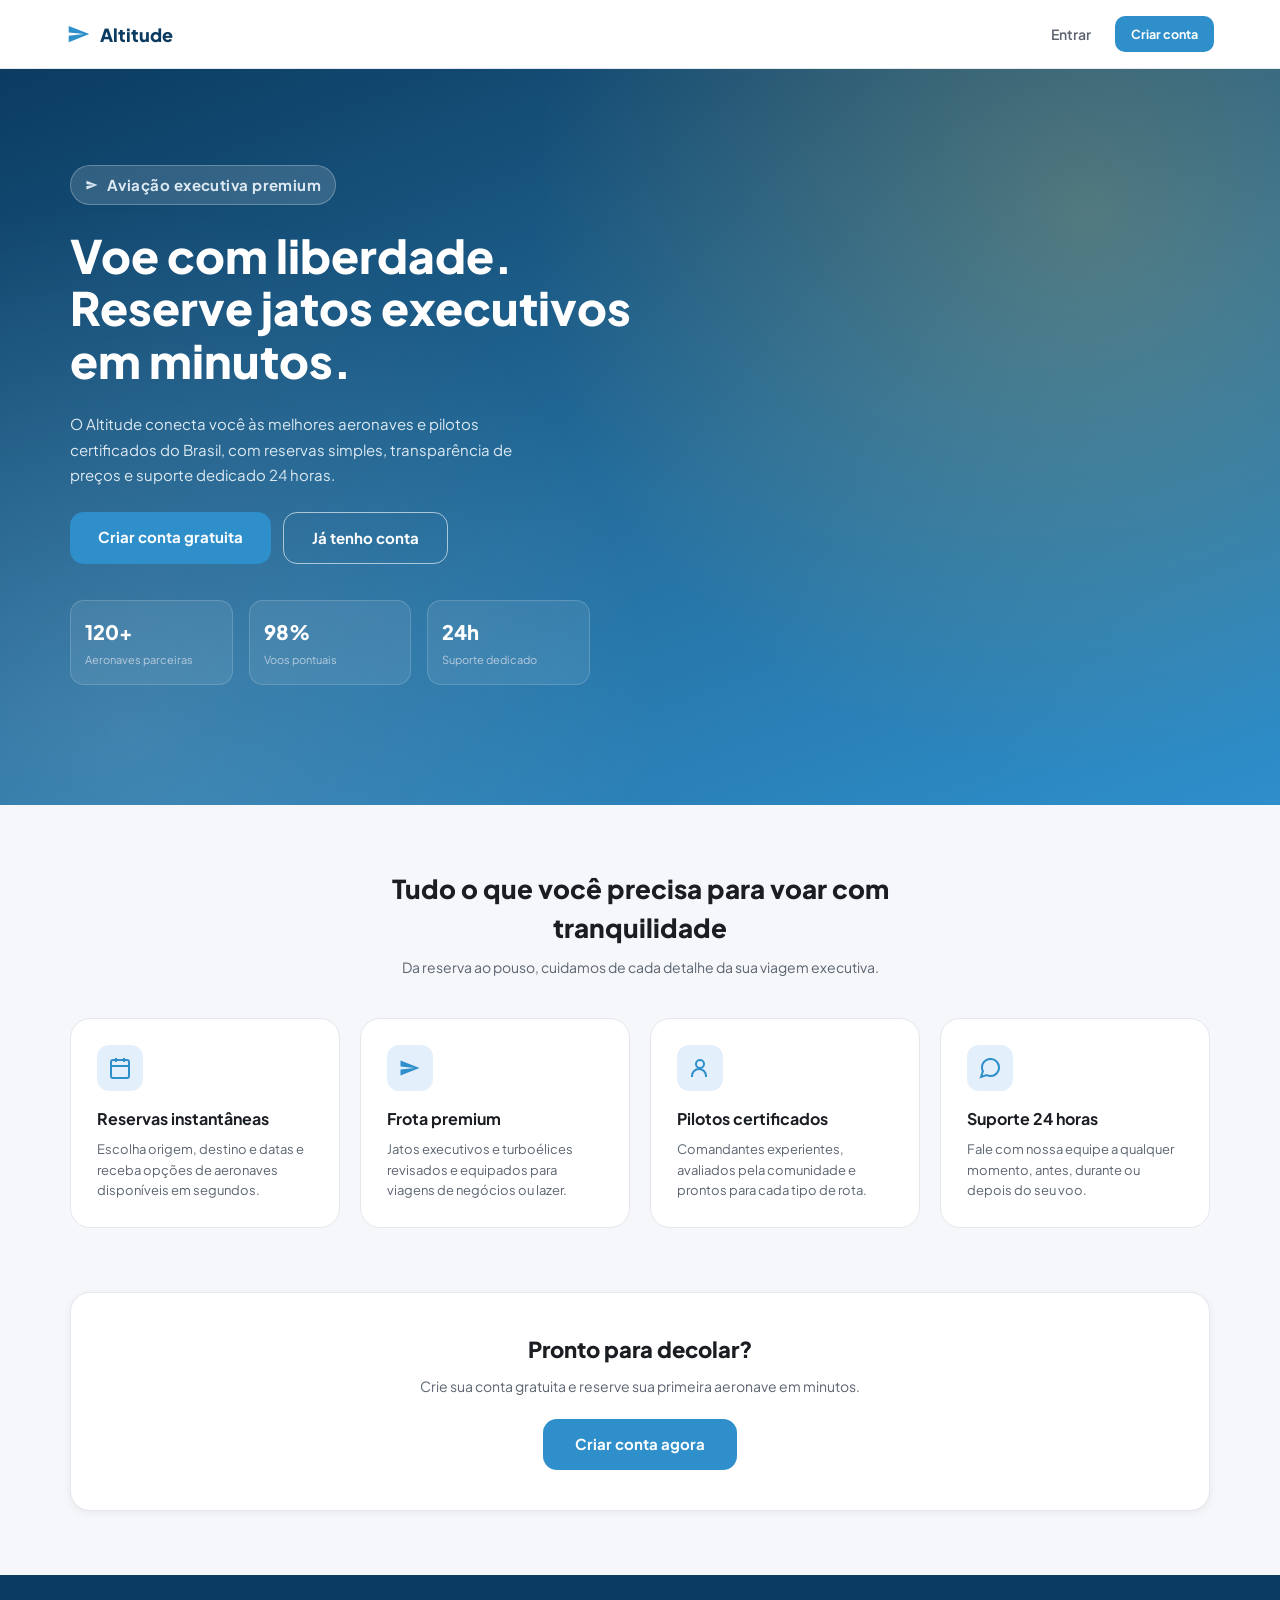
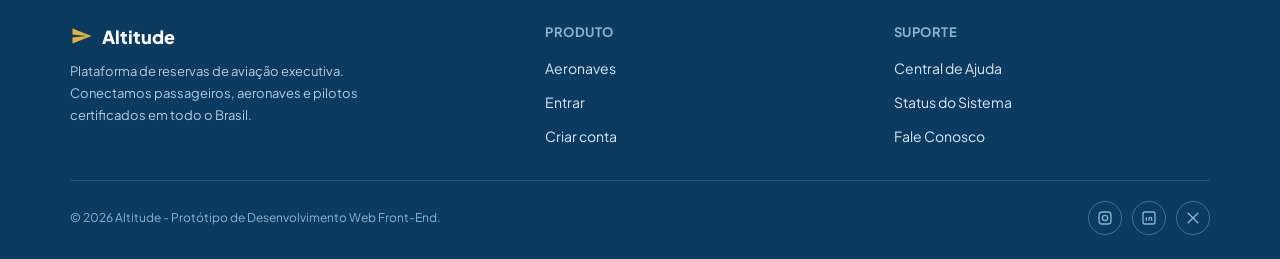
==== commit b8d9c87b: "Ajustes" ====
--- a/index.html
+++ b/index.html
@@ -6,7 +6,7 @@
     <meta name="viewport" content="width=device-width, initial-scale=1.0">
     <title>Aviação Executiva Sob Medida</title>
     <meta name="description" content="Altitude — Aviação executiva sob medida. Landing Page.">
-    <link rel="stylesheet" href="/css/style.css">
+    <link rel="stylesheet" href="css/style.css">
 </head>
 
 <body>
@@ -32,7 +32,7 @@
                         <path d="M2.5 19.5l19-7.5-19-7.5v6l14 1.5-14 1.5z" />
                     </svg> Aviação executiva premium</p>
                 <h1>Voe com liberdade. Reserve jatos executivos em minutos.</h1>
-                <p>O VoePrivê conecta você às melhores aeronaves e pilotos certificados do Brasil, com reservas simples,
+                <p>O Altitude conecta você às melhores aeronaves e pilotos certificados do Brasil, com reservas simples,
                     transparência de preços e suporte dedicado 24 horas.</p>
                 <div class="destaque-acoes">
                     <a class="botao botao-primario" href="criar-conta.html">Criar conta gratuita</a>
@@ -131,8 +131,8 @@
                 <div class="rodape-coluna">
                     <h2>Suporte</h2>
                     <ul>
-                        <li><a href="mensagens.html">Central de Ajuda</a></li>
-                        <li><a href="sem-conexao.html">Status do Sistema</a></li>
+                        <li><a href="#">Central de Ajuda</a></li>
+                        <li><a href="#">Status do Sistema</a></li>
                         <li><a href="#">Fale Conosco</a></li>
                     </ul>
                 </div>
--- a/css/style.css
+++ b/css/style.css
@@ -184,6 +184,22 @@
   height: 88px;
 }
 
+#avatar-piloto {
+    width: 100px;
+    height: 100px;
+    border-radius: 50%;
+    overflow: hidden;
+    border: 2px solid var(--border);
+    flex-shrink: 0;
+    transition: border-color .18s ease;
+}
+
+#avatar-piloto img {
+  width: 100%;
+  height: 100%;
+  object-fit: cover;
+}
+
 .botao-icone--simples {
   border: none;
   background: none;
@@ -758,6 +774,7 @@
   display: grid;
   grid-template-columns: 1fr;
   gap: 20px;
+  cursor: default;
 }
 
 .recurso-cartao {
@@ -1146,8 +1163,7 @@
 
 @media (min-width:640px) {
 
-  .destaque-acoes .botao,
-  .autenticacao-cartao .botao {
+  .destaque-acoes .botao, .autenticacao-cartao .botao {
     width: auto;
     display: inline-block;
     padding-left: 28px;
@@ -1652,4 +1668,402 @@
   font-weight: 700;
   color: var(--text);
   margin-top: 3px;
+}
+
+/* Meu Perfil */
+
+.perfil-destaque {
+  background: linear-gradient(160deg, var(--blue-primary), var(--blue-deep));
+  border-radius: var(--radius-lg);
+  height: 140px;
+  position: relative;
+  margin-bottom: 60px;
+}
+
+.perfil-destaque-topo {
+  display: flex;
+  justify-content: flex-end;
+  padding: 16px;
+}
+
+.perfil-destaque-topo span {
+  color: #fff;
+  font-size: 18px;
+}
+
+.avatar-anel {
+  width: 96px;
+  height: 96px;
+  border-radius: 50%;
+  border: 4px solid var(--bg);
+  position: absolute;
+  left: 50%;
+  bottom: -48px;
+  transform: translateX(-50%);
+  overflow: hidden;
+  background: linear-gradient(135deg, #f6d365, #fda085);
+}
+
+.avatar-anel img {
+  width: 100%;
+  height: 100%;
+  object-fit: cover;
+}
+
+.perfil-nome {
+  text-align: center;
+  font-size: 20px;
+  font-weight: 800;
+  color: var(--text);
+  margin-top: 6px;
+}
+
+.perfil-sub {
+  text-align: center;
+  font-size: 12.5px;
+  color: var(--text-2);
+  margin-top: 2px;
+}
+
+.linha-estatistica {
+  display: flex;
+  justify-content: space-around;
+  margin: 24px 0;
+  padding: 18px 0;
+  border-top: 1px solid var(--border);
+  border-bottom: 1px solid var(--border);
+}
+
+.estatistica {
+  text-align: center;
+}
+
+.estatistica .numero {
+  font-size: 19px;
+  font-weight: 800;
+  color: var(--text);
+}
+
+.estatistica .rotulo {
+  font-size: 10px;
+  color: var(--text-3);
+  margin-top: 3px;
+}
+
+.lista-menu {
+    margin: auto;
+    text-align: center;
+    max-width: 560px;
+}
+
+#sair-da-conta {
+    margin-top: 50px;
+}
+
+.linha-menu {
+  display: flex;
+  align-items: center;
+  gap: 14px;
+  padding: 15px 6px;
+  border-bottom: 1px solid var(--border);
+  color: var(--text);
+  font-size: 14.5px;
+  font-weight: 600;
+  cursor: pointer;
+  transition: background .18s ease;
+}
+
+.linha-menu:hover {
+  background: var(--info-badge-bg);
+}
+
+.linha-menu .seta {
+  margin-left: auto;
+  color: var(--text-3);
+}
+
+/* Detalhes da Aeronave */
+
+.destaque-galeria {
+  position: relative;
+  height: 280px;
+  border-radius: var(--radius-lg);
+  overflow: hidden;
+  margin-bottom: 24px;
+}
+
+.destaque-principal {
+  height: 100%;
+  position: relative;
+}
+
+.destaque-principal img {
+  width: 100%;
+  height: 100%;
+  object-fit: cover;
+}
+
+.destaque-miniaturas {
+  position: absolute;
+  right: 7px;
+  top: 70px;
+  display: grid;
+  grid-template-rows: repeat(3, 1fr);
+  gap: 8px;
+}
+
+.destaque-miniaturas img {
+  width: 60px;
+  height: 42px;
+  object-fit: cover;
+  border-radius: 8px;
+  border: 2px solid rgba(255, 255, 255, .85);
+}
+
+.destaque-favorito {
+  position: absolute;
+  top: 16px;
+  right: 18px;
+  background: rgba(255, 255, 255, .92);
+  border: none;
+  width: 38px;
+  height: 38px;
+  border-radius: 50%;
+  display: flex;
+  align-items: center;
+  justify-content: center;
+}
+
+.disposicao-detalhe {
+  display: grid;
+  grid-template-columns: 1fr;
+  gap: 32px;
+}
+
+@media (min-width:960px) {
+  .disposicao-detalhe {
+    grid-template-columns: 2fr 1fr;
+    align-items: start;
+  }
+}
+
+.etiqueta-detalhe {
+  color: var(--accent);
+  font-weight: 700;
+  font-size: 11.5px;
+  text-transform: uppercase;
+  letter-spacing: .03em;
+}
+
+.linha-titulo-detalhe {
+  display: flex;
+  align-items: center;
+  justify-content: space-between;
+  gap: 12px;
+  margin: 6px 0 18px;
+  flex-wrap: wrap;
+}
+
+.linha-titulo-detalhe h1 {
+  font-size: 26px;
+  color: var(--text);
+}
+
+.pilula-avaliacao {
+  display: flex;
+  align-items: center;
+  gap: 5px;
+  font-size: 14px;
+  font-weight: 700;
+  color: var(--text);
+}
+
+.grade-estatisticas {
+  display: grid;
+  grid-template-columns: repeat(2, 1fr);
+  gap: 10px;
+  margin-bottom: 24px;
+}
+
+@media (min-width:520px) {
+  .grade-estatisticas {
+    grid-template-columns: repeat(4, 1fr);
+  }
+}
+
+.bloco-estatistica {
+  background: var(--surface);
+  border: 1px solid var(--border);
+  border-radius: 12px;
+  padding: 12px 8px;
+  text-align: center;
+}
+
+.bloco-estatistica .v {
+  font-size: 12.5px;
+  font-weight: 700;
+  color: var(--text);
+}
+
+.texto-corpo {
+  font-size: 14px;
+  line-height: 1.7;
+  color: var(--text-2);
+  margin-bottom: 22px;
+}
+
+.comodidades {
+  background: var(--surface);
+  border: 1px solid var(--border);
+  border-radius: 14px;
+  padding: 16px;
+  display: grid;
+  grid-template-columns: 1fr 1fr;
+  gap: 14px;
+  margin-bottom: 22px;
+}
+
+.comodidade {
+  display: flex;
+  align-items: center;
+  gap: 8px;
+  font-size: 13px;
+  color: var(--text);
+  font-weight: 600;
+}
+
+.linha-piloto {
+  display: flex;
+  gap: 14px;
+  align-items: center;
+  background: var(--surface);
+  border: 1px solid var(--border);
+  border-radius: 14px;
+  padding: 16px;
+  margin-bottom: 22px;
+  transition: box-shadow .2s ease;
+}
+
+.linha-piloto:hover {
+  box-shadow: var(--shadow-sm);
+}
+
+.linha-piloto .nome {
+  font-weight: 700;
+  color: var(--text);
+  font-size: 15px;
+}
+
+.linha-piloto .meta {
+  font-size: 12px;
+  color: var(--text-2);
+  margin-top: 3px;
+}
+
+.lista-avaliacoes {
+  display: flex;
+  flex-direction: column;
+}
+
+.cartao-avaliacao {
+  border-bottom: 1px solid var(--border);
+  padding: 14px 0;
+}
+
+.cabecalho-avaliacao {
+  display: flex;
+  justify-content: space-between;
+  align-items: center;
+  margin-bottom: 5px;
+  gap: 10px;
+}
+
+.cabecalho-avaliacao .nome {
+  font-weight: 700;
+  font-size: 13.5px;
+  color: var(--text);
+}
+
+.cabecalho-avaliacao .data {
+  font-size: 10.5px;
+  color: var(--text-3);
+}
+
+.estrelas {
+  color: var(--star);
+  font-size: 12.5px;
+}
+
+.texto-avaliacao {
+  font-size: 12.5px;
+  color: var(--text-2);
+  line-height: 1.6;
+}
+
+.painel-reserva {
+  background: var(--surface);
+  border: 1px solid var(--border);
+  border-radius: var(--radius-lg);
+  padding: 22px;
+  box-shadow: var(--shadow-sm);
+}
+
+.painel-reserva .linha-preco {
+  display: flex;
+  align-items: baseline;
+  justify-content: space-between;
+  margin-bottom: 16px;
+}
+
+.painel-reserva .rotulo {
+  font-size: 11px;
+  color: var(--text-3);
+  font-weight: 700;
+}
+
+.painel-reserva .v {
+  font-size: 22px;
+  font-weight: 800;
+  color: var(--text);
+}
+
+.fixo-inferior {
+  position: sticky;
+  bottom: 0;
+  z-index: 40;
+  background: var(--surface);
+  border-top: 1px solid var(--border);
+  padding: 16px 20px;
+  display: flex;
+  align-items: center;
+  gap: 14px;
+  border-radius: var(--radius-lg) var(--radius-lg) 0 0;
+  box-shadow: 0 -6px 20px rgba(17, 24, 39, .08);
+}
+
+.fixo-inferior .preco .rotulo {
+  font-size: 10px;
+  color: var(--text-3);
+  font-weight: 700;
+}
+
+.fixo-inferior .preco .v {
+  font-size: 18px;
+  font-weight: 800;
+  color: var(--text);
+}
+
+.fixo-inferior .botao {
+  width: auto;
+  padding: 14px 30px;
+}
+
+@media (max-width:859px) {
+  .fixo-inferior {
+    position: fixed;
+    left: 0;
+    right: 0;
+    bottom: var(--bottomnav-h);
+    border-radius: 0;
+  }
 }
